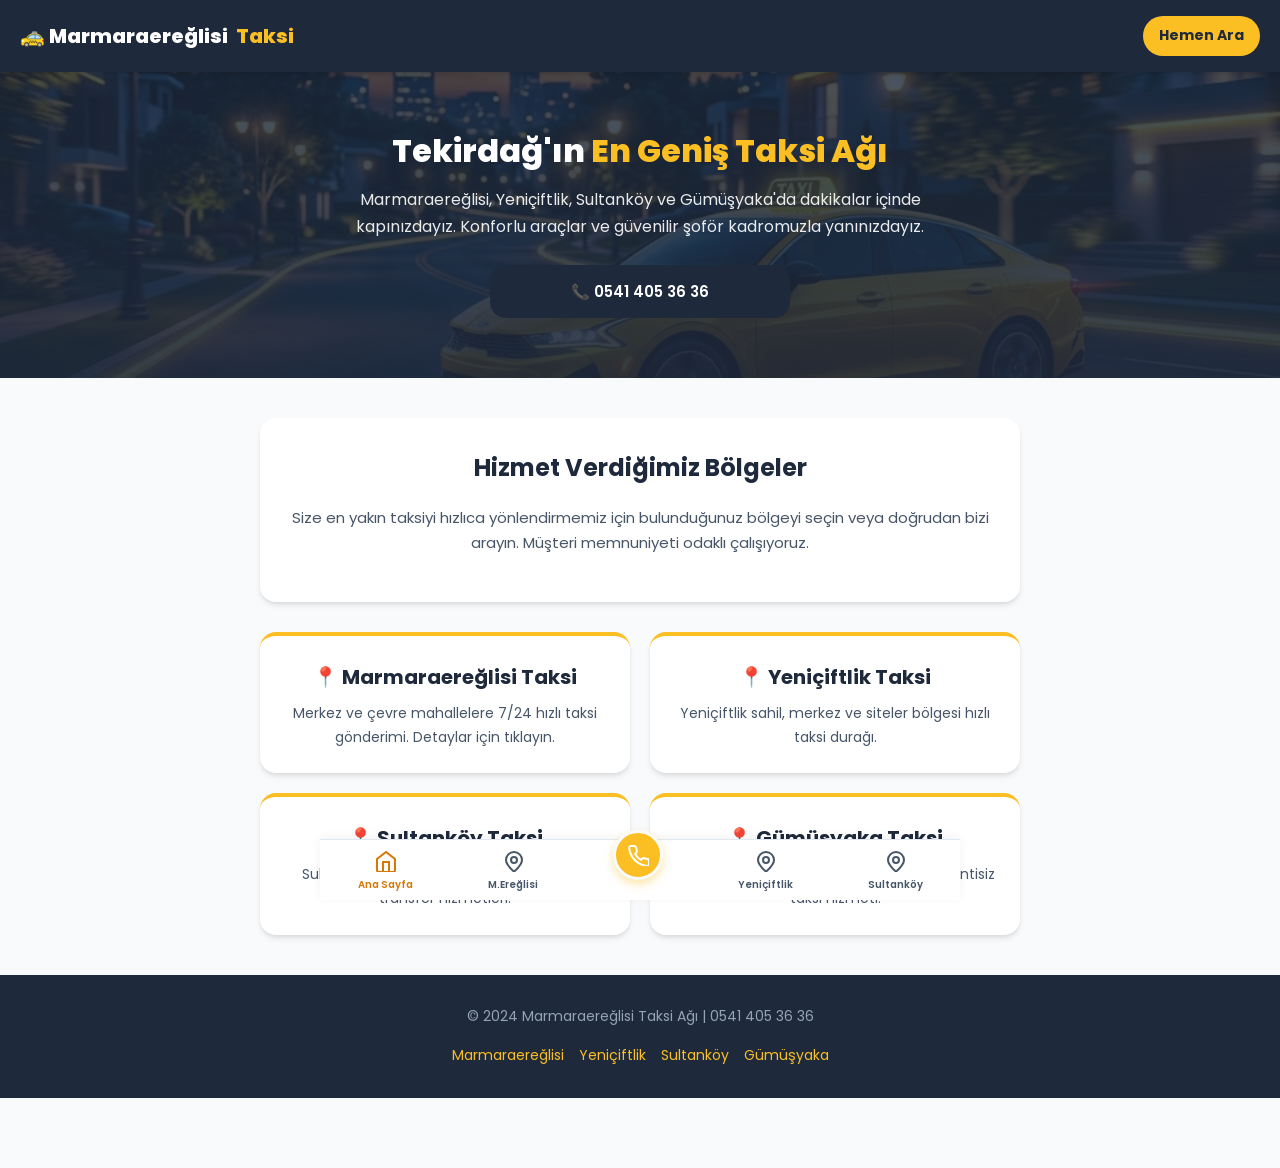
==== marmaraereglisi-web/index.html @ d3303551 "Add Google Site Verification" ====
<!DOCTYPE html>
<html lang="tr">
<head>
  <meta charset="UTF-8">
  <meta name="viewport" content="width=device-width, initial-scale=1.0">
  <meta name="google-site-verification" content="yEGJeFs7-KdnOkGuCRfD1hIkBDDd1uUAtFCoAuw7RII" />
  <title>Marmaraereğlisi ve Çevresi 7/24 Taksi Ağımız | 0541 405 36 36</title>
  <meta name="description" content="Marmaraereğlisi, Yeniçiftlik, Sultanköy ve Gümüşyaka bölgelerinde 7/24 kesintisiz taksi hizmeti. Güvenilir, hızlı ve uygun fiyatlı taksi durağı.">
  <link rel="stylesheet" href="style.css">
  <meta name="robots" content="index, follow">
</head>
<body>

  <header class="header">
    <a href="index.html" class="logo">🚕 Marmaraereğlisi<span>Taksi</span></a>
    <a href="tel:05414053636" class="header-call">Hemen Ara</a>
  </header>

  <div class="hero">
    <div>
      <h1>Tekirdağ'ın <span>En Geniş Taksi Ağı</span></h1>
      <p>Marmaraereğlisi, Yeniçiftlik, Sultanköy ve Gümüşyaka'da dakikalar içinde kapınızdayız. Konforlu araçlar ve güvenilir şoför kadromuzla yanınızdayız.</p>
      <div class="action-box" style="max-width:300px; margin:0 auto;">
        <a href="tel:05414053636" class="btn btn-primary">📞 0541 405 36 36</a>
      </div>
    </div>
  </div>

  <div class="container">
    <div class="article-box" style="text-align: center;">
      <h2 style="border: none; padding: 0;">Hizmet Verdiğimiz Bölgeler</h2>
      <p>Size en yakın taksiyi hızlıca yönlendirmemiz için bulunduğunuz bölgeyi seçin veya doğrudan bizi arayın. Müşteri memnuniyeti odaklı çalışıyoruz.</p>
    </div>

    <div class="region-grid">
      <a href="marmaraereglisi-taksi.html" class="region-card">
        <h3>📍 Marmaraereğlisi Taksi</h3>
        <p>Merkez ve çevre mahallelere 7/24 hızlı taksi gönderimi. Detaylar için tıklayın.</p>
      </a>
      <a href="yeniciftlik-taksi.html" class="region-card">
        <h3>📍 Yeniçiftlik Taksi</h3>
        <p>Yeniçiftlik sahil, merkez ve siteler bölgesi hızlı taksi durağı.</p>
      </a>
      <a href="sultankoy-taksi.html" class="region-card">
        <h3>📍 Sultanköy Taksi</h3>
        <p>Sultanköy geneli uygun fiyatlı ve güvenilir transfer hizmetleri.</p>
      </a>
      <a href="gumusyaka-taksi.html" class="region-card">
        <h3>📍 Gümüşyaka Taksi</h3>
        <p>İstanbul - Tekirdağ sınırı Gümüşyaka kesintisiz taksi hizmeti.</p>
      </a>
    </div>
  </div>

  <footer class="footer">
    <p>© 2024 Marmaraereğlisi Taksi Ağı | 0541 405 36 36</p>
    <div class="links">
      <a href="marmaraereglisi-taksi.html">Marmaraereğlisi</a>
      <a href="yeniciftlik-taksi.html">Yeniçiftlik</a>
      <a href="sultankoy-taksi.html">Sultanköy</a>
      <a href="gumusyaka-taksi.html">Gümüşyaka</a>
    </div>
  </footer>

  <nav class="bottom-nav">
    <a href="index.html" class="nav-item">
      <svg><path d="M3 9l9-7 9 7v11a2 2 0 01-2 2H5a2 2 0 01-2-2z"/><polyline points="9 22 9 12 15 12 15 22"/></svg>
      Ana Sayfa
    </a>
    <a href="marmaraereglisi-taksi.html" class="nav-item">
      <svg><circle cx="12" cy="10" r="3"/><path d="M12 21.7C17.3 17 20 13 20 10a8 8 0 10-16 0c0 3 2.7 7 8 11.7z"/></svg>
      M.Ereğlisi
    </a>
    <a href="tel:05414053636" class="call-btn">
      <svg><path d="M22 16.92v3a2 2 0 01-2.18 2 19.79 19.79 0 01-8.63-3.07 19.5 19.5 0 01-6-6A19.79 19.79 0 012.12 4.18 2 2 0 014.11 2h3a2 2 0 012 1.72c.127.96.362 1.903.7 2.81a2 2 0 01-.45 2.11L8.09 9.91a16 16 0 006 6l1.27-1.27a2 2 0 012.11-.45c.907.338 1.85.573 2.81.7A2 2 0 0122 16.92z"/></svg>
    </a>
    <a href="yeniciftlik-taksi.html" class="nav-item">
      <svg><circle cx="12" cy="10" r="3"/><path d="M12 21.7C17.3 17 20 13 20 10a8 8 0 10-16 0c0 3 2.7 7 8 11.7z"/></svg>
      Yeniçiftlik
    </a>
    <a href="sultankoy-taksi.html" class="nav-item">
      <svg><circle cx="12" cy="10" r="3"/><path d="M12 21.7C17.3 17 20 13 20 10a8 8 0 10-16 0c0 3 2.7 7 8 11.7z"/></svg>
      Sultanköy
    </a>
  </nav>
  <script>
    const currentPage = window.location.pathname.split('/').pop() || 'index.html';
    document.querySelectorAll('.nav-item').forEach(item => {
      if (item.getAttribute('href') === currentPage) item.classList.add('active');
    });
  </script>
</body>
</html>
---- marmaraereglisi-web/style.css ----
@import url('https://fonts.googleapis.com/css2?family=Poppins:wght@300;400;500;600;700;800&display=swap');

:root {
  --primary: #FBBF24;
  --primary-dark: #D97706;
  --bg-color: #F8FAFC;
  --bg-card: #FFFFFF;
  --text-dark: #1E293B;
  --text-body: #475569;
  --green: #10B981;
  --radius: 16px;
  --shadow: 0 4px 6px -1px rgba(0, 0, 0, 0.1), 0 2px 4px -1px rgba(0, 0, 0, 0.06);
}

* { margin: 0; padding: 0; box-sizing: border-box; }
html { scroll-behavior: smooth; font-family: 'Poppins', sans-serif; }
body { background: var(--bg-color); color: var(--text-dark); line-height: 1.7; display: flex; flex-direction: column; min-height: 100vh; }

/* HEADER */
.header { background: #1E293B; color: #FFF; padding: 16px 20px; position: sticky; top: 0; z-index: 1000; box-shadow: var(--shadow); display: flex; justify-content: space-between; align-items: center; }
.header .logo { font-size: 20px; font-weight: 800; display: flex; align-items: center; gap: 8px; text-decoration: none; color: #FFF; }
.header .logo span { color: var(--primary); }
.header-call { background: var(--primary); color: #1E293B; text-decoration: none; padding: 8px 16px; border-radius: 20px; font-weight: 700; font-size: 14px; transition: 0.2s; }

/* HERO */
.hero { display: flex; align-items: center; justify-content: center; background: linear-gradient(rgba(30,41,59,0.8), rgba(30,41,59,0.9)), url('images/hero-bg.png') center/cover; padding: 60px 20px; text-align: center; color: #FFF; min-height: 300px; }
.hero h1 { font-size: 32px; font-weight: 800; margin-bottom: 16px; line-height: 1.2; }
.hero h1 span { color: var(--primary); }
.hero p { font-size: 16px; max-width: 600px; margin: 0 auto 24px; opacity: 0.9; }

/* LAYOUT CONTAIENR */
.container { max-width: 800px; margin: 0 auto; padding: 40px 20px; flex: 1; }

/* REGION CARDS (For Index) */
.region-grid { display: grid; gap: 20px; grid-template-columns: 1fr; margin-top: 20px; }
@media(min-width: 600px) { .region-grid { grid-template-columns: 1fr 1fr; } }
.region-card { background: var(--bg-card); padding: 24px; border-radius: var(--radius); box-shadow: var(--shadow); text-align: center; text-decoration: none; border-top: 4px solid var(--primary); transition: 0.3s; display: block; }
.region-card:hover { transform: translateY(-5px); box-shadow: 0 10px 15px -3px rgba(0,0,0,0.1); }
.region-card h3 { color: var(--text-dark); font-size: 20px; font-weight: 700; margin-bottom: 8px; }
.region-card p { color: var(--text-body); font-size: 14px; }

/* SEO ARTICLE SECTIONS */
.article-box { background: var(--bg-card); padding: 30px; border-radius: var(--radius); box-shadow: var(--shadow); margin-bottom: 30px; }
.article-box h2 { font-size: 24px; color: var(--text-dark); margin-bottom: 16px; font-weight: 700; border-bottom: 2px solid #F1F5F9; padding-bottom: 10px; }
.article-box h3 { font-size: 20px; color: var(--text-dark); margin: 24px 0 12px; font-weight: 600; }
.article-box p { color: var(--text-body); font-size: 15px; margin-bottom: 16px; }
.article-box ul { padding-left: 20px; margin-bottom: 16px; color: var(--text-body); }
.article-box li { margin-bottom: 8px; }

/* ACTION BAR BOTTOM */
.action-box { display: flex; gap: 12px; margin-top: 20px; }
.btn { flex: 1; text-align: center; padding: 14px; border-radius: var(--radius); font-weight: 600; font-size: 15px; text-decoration: none; color: #FFF; display: flex; align-items: center; justify-content: center; gap: 8px; }
.btn-primary { background: var(--text-dark); color: #FFF; }
.btn-whatsapp { background: var(--green); }
.btn-primary:active { background: #0F172A; }

/* FOOTER */
.footer { background: #1E293B; color: #94A3B8; text-align: center; padding: 30px 20px; margin-top: auto; font-size: 14px; }
.footer .links { display: flex; flex-wrap: wrap; justify-content: center; gap: 15px; margin-top: 15px; }
.footer a { color: var(--primary); text-decoration: none; }

/* BOTTOM NAV (APP-LIKE) */
body { padding-bottom: 70px; }
.bottom-nav {
  position: fixed; bottom: 0; left: 0; right: 0; z-index: 1000;
  background: var(--bg-card);
  box-shadow: 0 -2px 10px rgba(0,0,0,0.05);
  display: flex; justify-content: space-around;
  padding: 10px 0 env(safe-area-inset-bottom, 10px);
  border-top: 1px solid #E2E8F0;
}
.bottom-nav a { display: flex; flex-direction: column; align-items: center; text-decoration: none; color: var(--text-body); font-size: 10px; font-weight: 600; gap: 4px; }
.bottom-nav a.active { color: var(--primary-dark); }
.bottom-nav svg { width: 22px; height: 22px; stroke: currentColor; fill: none; stroke-width: 2; }
.bottom-nav .call-btn {
  transform: translateY(-20px);
  background: var(--primary); color: #FFF; width: 50px; height: 50px; border-radius: 50%; display: flex; align-items: center; justify-content: center; box-shadow: 0 4px 10px rgba(251, 191, 36, 0.4); border: 3px solid var(--bg-color);
}
.bottom-nav .call-btn svg { stroke: #FFF; }
@media (min-width: 800px) { .bottom-nav { max-width: 800px; left: 50%; transform: translateX(-50%); } }
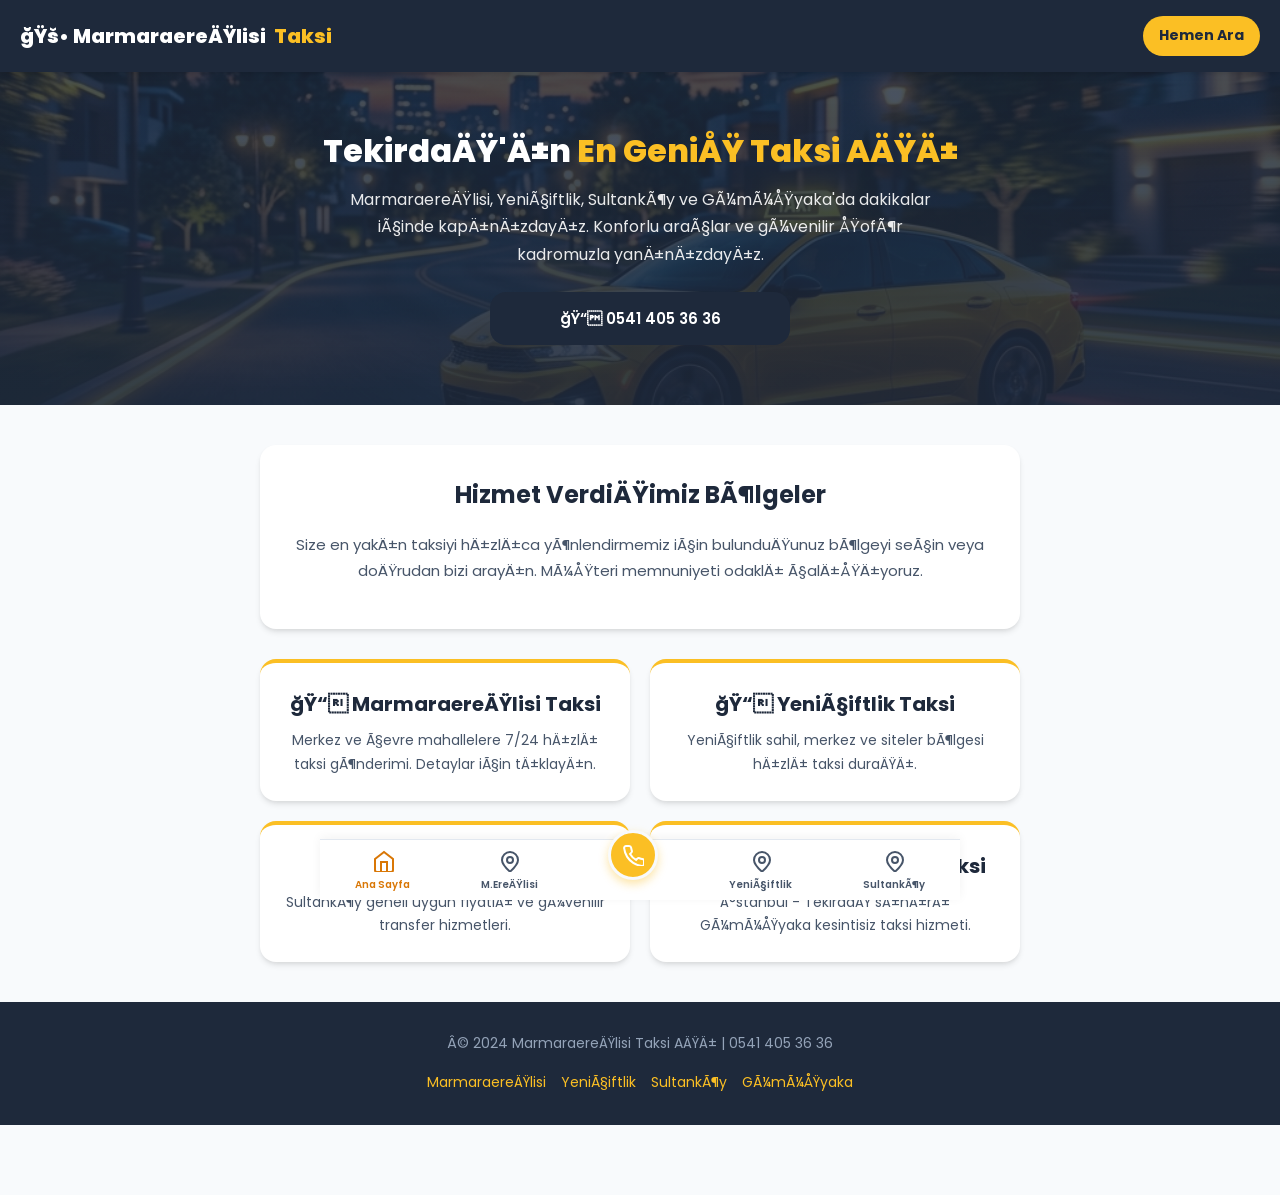
==== commit 1a1c5e5d: "Force fix google verification codes" ====
--- a/marmaraereglisi-web/index.html
+++ b/marmaraereglisi-web/index.html
@@ -1,64 +1,65 @@
-<!DOCTYPE html>
+﻿<!DOCTYPE html>
 <html lang="tr">
 <head>
+  <meta name="google-site-verification" content="d0SnSG0G0n5LnQvOLwrhdVp2CgQUWJVh7X9FdbAGB24" />
   <meta charset="UTF-8">
   <meta name="viewport" content="width=device-width, initial-scale=1.0">
-  <meta name="google-site-verification" content="yEGJeFs7-KdnOkGuCRfD1hIkBDDd1uUAtFCoAuw7RII" />
-  <title>Marmaraereğlisi ve Çevresi 7/24 Taksi Ağımız | 0541 405 36 36</title>
-  <meta name="description" content="Marmaraereğlisi, Yeniçiftlik, Sultanköy ve Gümüşyaka bölgelerinde 7/24 kesintisiz taksi hizmeti. Güvenilir, hızlı ve uygun fiyatlı taksi durağı.">
+  
+  <title>MarmaraereÄŸlisi ve Ã‡evresi 7/24 Taksi AÄŸÄ±mÄ±z | 0541 405 36 36</title>
+  <meta name="description" content="MarmaraereÄŸlisi, YeniÃ§iftlik, SultankÃ¶y ve GÃ¼mÃ¼ÅŸyaka bÃ¶lgelerinde 7/24 kesintisiz taksi hizmeti. GÃ¼venilir, hÄ±zlÄ± ve uygun fiyatlÄ± taksi duraÄŸÄ±.">
   <link rel="stylesheet" href="style.css">
   <meta name="robots" content="index, follow">
 </head>
 <body>
 
   <header class="header">
-    <a href="index.html" class="logo">🚕 Marmaraereğlisi<span>Taksi</span></a>
+    <a href="index.html" class="logo">ğŸš• MarmaraereÄŸlisi<span>Taksi</span></a>
     <a href="tel:05414053636" class="header-call">Hemen Ara</a>
   </header>
 
   <div class="hero">
     <div>
-      <h1>Tekirdağ'ın <span>En Geniş Taksi Ağı</span></h1>
-      <p>Marmaraereğlisi, Yeniçiftlik, Sultanköy ve Gümüşyaka'da dakikalar içinde kapınızdayız. Konforlu araçlar ve güvenilir şoför kadromuzla yanınızdayız.</p>
+      <h1>TekirdaÄŸ'Ä±n <span>En GeniÅŸ Taksi AÄŸÄ±</span></h1>
+      <p>MarmaraereÄŸlisi, YeniÃ§iftlik, SultankÃ¶y ve GÃ¼mÃ¼ÅŸyaka'da dakikalar iÃ§inde kapÄ±nÄ±zdayÄ±z. Konforlu araÃ§lar ve gÃ¼venilir ÅŸofÃ¶r kadromuzla yanÄ±nÄ±zdayÄ±z.</p>
       <div class="action-box" style="max-width:300px; margin:0 auto;">
-        <a href="tel:05414053636" class="btn btn-primary">📞 0541 405 36 36</a>
+        <a href="tel:05414053636" class="btn btn-primary">ğŸ“ 0541 405 36 36</a>
       </div>
     </div>
   </div>
 
   <div class="container">
     <div class="article-box" style="text-align: center;">
-      <h2 style="border: none; padding: 0;">Hizmet Verdiğimiz Bölgeler</h2>
-      <p>Size en yakın taksiyi hızlıca yönlendirmemiz için bulunduğunuz bölgeyi seçin veya doğrudan bizi arayın. Müşteri memnuniyeti odaklı çalışıyoruz.</p>
+      <h2 style="border: none; padding: 0;">Hizmet VerdiÄŸimiz BÃ¶lgeler</h2>
+      <p>Size en yakÄ±n taksiyi hÄ±zlÄ±ca yÃ¶nlendirmemiz iÃ§in bulunduÄŸunuz bÃ¶lgeyi seÃ§in veya doÄŸrudan bizi arayÄ±n. MÃ¼ÅŸteri memnuniyeti odaklÄ± Ã§alÄ±ÅŸÄ±yoruz.</p>
     </div>
 
     <div class="region-grid">
       <a href="marmaraereglisi-taksi.html" class="region-card">
-        <h3>📍 Marmaraereğlisi Taksi</h3>
-        <p>Merkez ve çevre mahallelere 7/24 hızlı taksi gönderimi. Detaylar için tıklayın.</p>
+        <h3>ğŸ“ MarmaraereÄŸlisi Taksi</h3>
+        <p>Merkez ve Ã§evre mahallelere 7/24 hÄ±zlÄ± taksi gÃ¶nderimi. Detaylar iÃ§in tÄ±klayÄ±n.</p>
       </a>
       <a href="yeniciftlik-taksi.html" class="region-card">
-        <h3>📍 Yeniçiftlik Taksi</h3>
-        <p>Yeniçiftlik sahil, merkez ve siteler bölgesi hızlı taksi durağı.</p>
+        <h3>ğŸ“ YeniÃ§iftlik Taksi</h3>
+        <p>YeniÃ§iftlik sahil, merkez ve siteler bÃ¶lgesi hÄ±zlÄ± taksi duraÄŸÄ±.</p>
       </a>
       <a href="sultankoy-taksi.html" class="region-card">
-        <h3>📍 Sultanköy Taksi</h3>
-        <p>Sultanköy geneli uygun fiyatlı ve güvenilir transfer hizmetleri.</p>
+        <h3>ğŸ“ SultankÃ¶y Taksi</h3>
+        <p>SultankÃ¶y geneli uygun fiyatlÄ± ve gÃ¼venilir transfer hizmetleri.</p>
       </a>
       <a href="gumusyaka-taksi.html" class="region-card">
-        <h3>📍 Gümüşyaka Taksi</h3>
-        <p>İstanbul - Tekirdağ sınırı Gümüşyaka kesintisiz taksi hizmeti.</p>
+        <h3>ğŸ“ GÃ¼mÃ¼ÅŸyaka Taksi</h3>
+        <p>Ä°stanbul - TekirdaÄŸ sÄ±nÄ±rÄ± GÃ¼mÃ¼ÅŸyaka kesintisiz taksi hizmeti.</p>
       </a>
     </div>
   </div>
 
   <footer class="footer">
-    <p>© 2024 Marmaraereğlisi Taksi Ağı | 0541 405 36 36</p>
+    <p>Â© 2024 MarmaraereÄŸlisi Taksi AÄŸÄ± | 0541 405 36 36</p>
     <div class="links">
-      <a href="marmaraereglisi-taksi.html">Marmaraereğlisi</a>
-      <a href="yeniciftlik-taksi.html">Yeniçiftlik</a>
-      <a href="sultankoy-taksi.html">Sultanköy</a>
-      <a href="gumusyaka-taksi.html">Gümüşyaka</a>
+      <a href="marmaraereglisi-taksi.html">MarmaraereÄŸlisi</a>
+      <a href="yeniciftlik-taksi.html">YeniÃ§iftlik</a>
+      <a href="sultankoy-taksi.html">SultankÃ¶y</a>
+      <a href="gumusyaka-taksi.html">GÃ¼mÃ¼ÅŸyaka</a>
     </div>
   </footer>
 
@@ -69,18 +70,18 @@
     </a>
     <a href="marmaraereglisi-taksi.html" class="nav-item">
       <svg><circle cx="12" cy="10" r="3"/><path d="M12 21.7C17.3 17 20 13 20 10a8 8 0 10-16 0c0 3 2.7 7 8 11.7z"/></svg>
-      M.Ereğlisi
+      M.EreÄŸlisi
     </a>
     <a href="tel:05414053636" class="call-btn">
       <svg><path d="M22 16.92v3a2 2 0 01-2.18 2 19.79 19.79 0 01-8.63-3.07 19.5 19.5 0 01-6-6A19.79 19.79 0 012.12 4.18 2 2 0 014.11 2h3a2 2 0 012 1.72c.127.96.362 1.903.7 2.81a2 2 0 01-.45 2.11L8.09 9.91a16 16 0 006 6l1.27-1.27a2 2 0 012.11-.45c.907.338 1.85.573 2.81.7A2 2 0 0122 16.92z"/></svg>
     </a>
     <a href="yeniciftlik-taksi.html" class="nav-item">
       <svg><circle cx="12" cy="10" r="3"/><path d="M12 21.7C17.3 17 20 13 20 10a8 8 0 10-16 0c0 3 2.7 7 8 11.7z"/></svg>
-      Yeniçiftlik
+      YeniÃ§iftlik
     </a>
     <a href="sultankoy-taksi.html" class="nav-item">
       <svg><circle cx="12" cy="10" r="3"/><path d="M12 21.7C17.3 17 20 13 20 10a8 8 0 10-16 0c0 3 2.7 7 8 11.7z"/></svg>
-      Sultanköy
+      SultankÃ¶y
     </a>
   </nav>
   <script>
@@ -91,3 +92,4 @@
   </script>
 </body>
 </html>
+
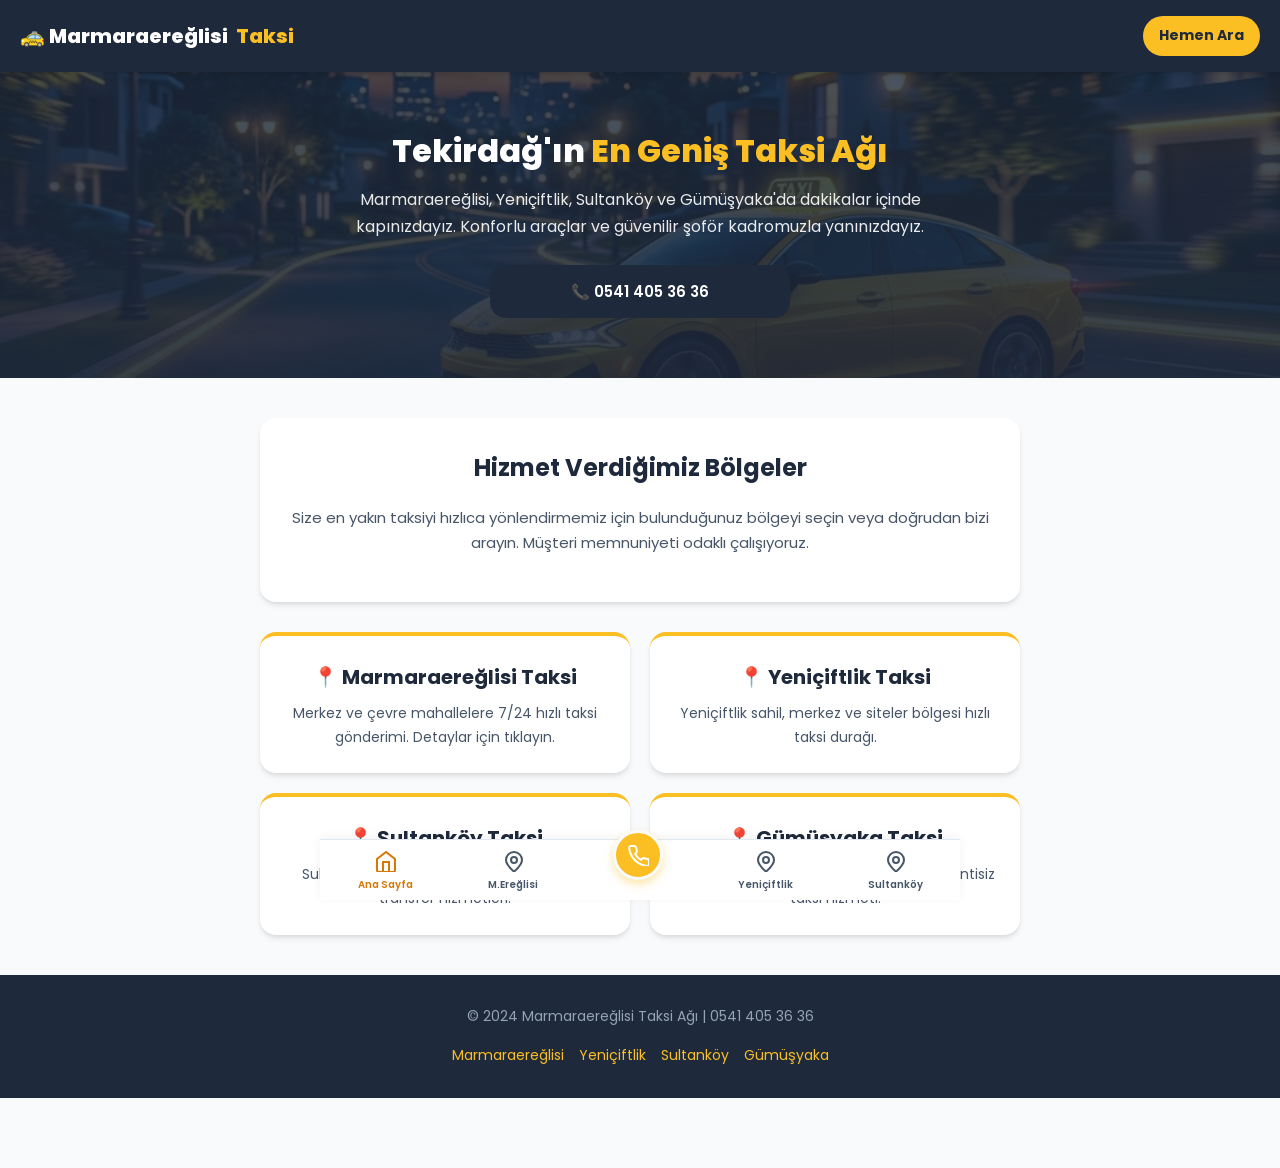
==== commit 13addfd5: "Final verification code and encoding fix for GitHub" ====
--- a/marmaraereglisi-web/index.html
+++ b/marmaraereglisi-web/index.html
@@ -1,65 +1,64 @@
-﻿<!DOCTYPE html>
+<!DOCTYPE html>
 <html lang="tr">
 <head>
   <meta name="google-site-verification" content="d0SnSG0G0n5LnQvOLwrhdVp2CgQUWJVh7X9FdbAGB24" />
   <meta charset="UTF-8">
   <meta name="viewport" content="width=device-width, initial-scale=1.0">
-  
-  <title>MarmaraereÄŸlisi ve Ã‡evresi 7/24 Taksi AÄŸÄ±mÄ±z | 0541 405 36 36</title>
-  <meta name="description" content="MarmaraereÄŸlisi, YeniÃ§iftlik, SultankÃ¶y ve GÃ¼mÃ¼ÅŸyaka bÃ¶lgelerinde 7/24 kesintisiz taksi hizmeti. GÃ¼venilir, hÄ±zlÄ± ve uygun fiyatlÄ± taksi duraÄŸÄ±.">
+  <title>Marmaraereğlisi ve Çevresi 7/24 Taksi Ağımız | 0541 405 36 36</title>
+  <meta name="description" content="Marmaraereğlisi, Yeniçiftlik, Sultanköy ve Gümüşyaka bölgelerinde 7/24 kesintisiz taksi hizmeti. Güvenilir, hızlı ve uygun fiyatlı taksi durağı.">
   <link rel="stylesheet" href="style.css">
   <meta name="robots" content="index, follow">
 </head>
 <body>
 
   <header class="header">
-    <a href="index.html" class="logo">ğŸš• MarmaraereÄŸlisi<span>Taksi</span></a>
+    <a href="index.html" class="logo">🚕 Marmaraereğlisi<span>Taksi</span></a>
     <a href="tel:05414053636" class="header-call">Hemen Ara</a>
   </header>
 
   <div class="hero">
     <div>
-      <h1>TekirdaÄŸ'Ä±n <span>En GeniÅŸ Taksi AÄŸÄ±</span></h1>
-      <p>MarmaraereÄŸlisi, YeniÃ§iftlik, SultankÃ¶y ve GÃ¼mÃ¼ÅŸyaka'da dakikalar iÃ§inde kapÄ±nÄ±zdayÄ±z. Konforlu araÃ§lar ve gÃ¼venilir ÅŸofÃ¶r kadromuzla yanÄ±nÄ±zdayÄ±z.</p>
+      <h1>Tekirdağ'ın <span>En Geniş Taksi Ağı</span></h1>
+      <p>Marmaraereğlisi, Yeniçiftlik, Sultanköy ve Gümüşyaka'da dakikalar içinde kapınızdayız. Konforlu araçlar ve güvenilir şoför kadromuzla yanınızdayız.</p>
       <div class="action-box" style="max-width:300px; margin:0 auto;">
-        <a href="tel:05414053636" class="btn btn-primary">ğŸ“ 0541 405 36 36</a>
+        <a href="tel:05414053636" class="btn btn-primary">📞 0541 405 36 36</a>
       </div>
     </div>
   </div>
 
   <div class="container">
     <div class="article-box" style="text-align: center;">
-      <h2 style="border: none; padding: 0;">Hizmet VerdiÄŸimiz BÃ¶lgeler</h2>
-      <p>Size en yakÄ±n taksiyi hÄ±zlÄ±ca yÃ¶nlendirmemiz iÃ§in bulunduÄŸunuz bÃ¶lgeyi seÃ§in veya doÄŸrudan bizi arayÄ±n. MÃ¼ÅŸteri memnuniyeti odaklÄ± Ã§alÄ±ÅŸÄ±yoruz.</p>
+      <h2 style="border: none; padding: 0;">Hizmet Verdiğimiz Bölgeler</h2>
+      <p>Size en yakın taksiyi hızlıca yönlendirmemiz için bulunduğunuz bölgeyi seçin veya doğrudan bizi arayın. Müşteri memnuniyeti odaklı çalışıyoruz.</p>
     </div>
 
     <div class="region-grid">
       <a href="marmaraereglisi-taksi.html" class="region-card">
-        <h3>ğŸ“ MarmaraereÄŸlisi Taksi</h3>
-        <p>Merkez ve Ã§evre mahallelere 7/24 hÄ±zlÄ± taksi gÃ¶nderimi. Detaylar iÃ§in tÄ±klayÄ±n.</p>
+        <h3>📍 Marmaraereğlisi Taksi</h3>
+        <p>Merkez ve çevre mahallelere 7/24 hızlı taksi gönderimi. Detaylar için tıklayın.</p>
       </a>
       <a href="yeniciftlik-taksi.html" class="region-card">
-        <h3>ğŸ“ YeniÃ§iftlik Taksi</h3>
-        <p>YeniÃ§iftlik sahil, merkez ve siteler bÃ¶lgesi hÄ±zlÄ± taksi duraÄŸÄ±.</p>
+        <h3>📍 Yeniçiftlik Taksi</h3>
+        <p>Yeniçiftlik sahil, merkez ve siteler bölgesi hızlı taksi durağı.</p>
       </a>
       <a href="sultankoy-taksi.html" class="region-card">
-        <h3>ğŸ“ SultankÃ¶y Taksi</h3>
-        <p>SultankÃ¶y geneli uygun fiyatlÄ± ve gÃ¼venilir transfer hizmetleri.</p>
+        <h3>📍 Sultanköy Taksi</h3>
+        <p>Sultanköy geneli uygun fiyatlı ve güvenilir transfer hizmetleri.</p>
       </a>
       <a href="gumusyaka-taksi.html" class="region-card">
-        <h3>ğŸ“ GÃ¼mÃ¼ÅŸyaka Taksi</h3>
-        <p>Ä°stanbul - TekirdaÄŸ sÄ±nÄ±rÄ± GÃ¼mÃ¼ÅŸyaka kesintisiz taksi hizmeti.</p>
+        <h3>📍 Gümüşyaka Taksi</h3>
+        <p>İstanbul - Tekirdağ sınırı Gümüşyaka kesintisiz taksi hizmeti.</p>
       </a>
     </div>
   </div>
 
   <footer class="footer">
-    <p>Â© 2024 MarmaraereÄŸlisi Taksi AÄŸÄ± | 0541 405 36 36</p>
+    <p>© 2024 Marmaraereğlisi Taksi Ağı | 0541 405 36 36</p>
     <div class="links">
-      <a href="marmaraereglisi-taksi.html">MarmaraereÄŸlisi</a>
-      <a href="yeniciftlik-taksi.html">YeniÃ§iftlik</a>
-      <a href="sultankoy-taksi.html">SultankÃ¶y</a>
-      <a href="gumusyaka-taksi.html">GÃ¼mÃ¼ÅŸyaka</a>
+      <a href="marmaraereglisi-taksi.html">Marmaraereğlisi</a>
+      <a href="yeniciftlik-taksi.html">Yeniçiftlik</a>
+      <a href="sultankoy-taksi.html">Sultanköy</a>
+      <a href="gumusyaka-taksi.html">Gümüşyaka</a>
     </div>
   </footer>
 
@@ -70,18 +69,18 @@
     </a>
     <a href="marmaraereglisi-taksi.html" class="nav-item">
       <svg><circle cx="12" cy="10" r="3"/><path d="M12 21.7C17.3 17 20 13 20 10a8 8 0 10-16 0c0 3 2.7 7 8 11.7z"/></svg>
-      M.EreÄŸlisi
+      M.Ereğlisi
     </a>
     <a href="tel:05414053636" class="call-btn">
       <svg><path d="M22 16.92v3a2 2 0 01-2.18 2 19.79 19.79 0 01-8.63-3.07 19.5 19.5 0 01-6-6A19.79 19.79 0 012.12 4.18 2 2 0 014.11 2h3a2 2 0 012 1.72c.127.96.362 1.903.7 2.81a2 2 0 01-.45 2.11L8.09 9.91a16 16 0 006 6l1.27-1.27a2 2 0 012.11-.45c.907.338 1.85.573 2.81.7A2 2 0 0122 16.92z"/></svg>
     </a>
     <a href="yeniciftlik-taksi.html" class="nav-item">
       <svg><circle cx="12" cy="10" r="3"/><path d="M12 21.7C17.3 17 20 13 20 10a8 8 0 10-16 0c0 3 2.7 7 8 11.7z"/></svg>
-      YeniÃ§iftlik
+      Yeniçiftlik
     </a>
     <a href="sultankoy-taksi.html" class="nav-item">
       <svg><circle cx="12" cy="10" r="3"/><path d="M12 21.7C17.3 17 20 13 20 10a8 8 0 10-16 0c0 3 2.7 7 8 11.7z"/></svg>
-      SultankÃ¶y
+      Sultanköy
     </a>
   </nav>
   <script>
@@ -92,4 +91,3 @@
   </script>
 </body>
 </html>
-
